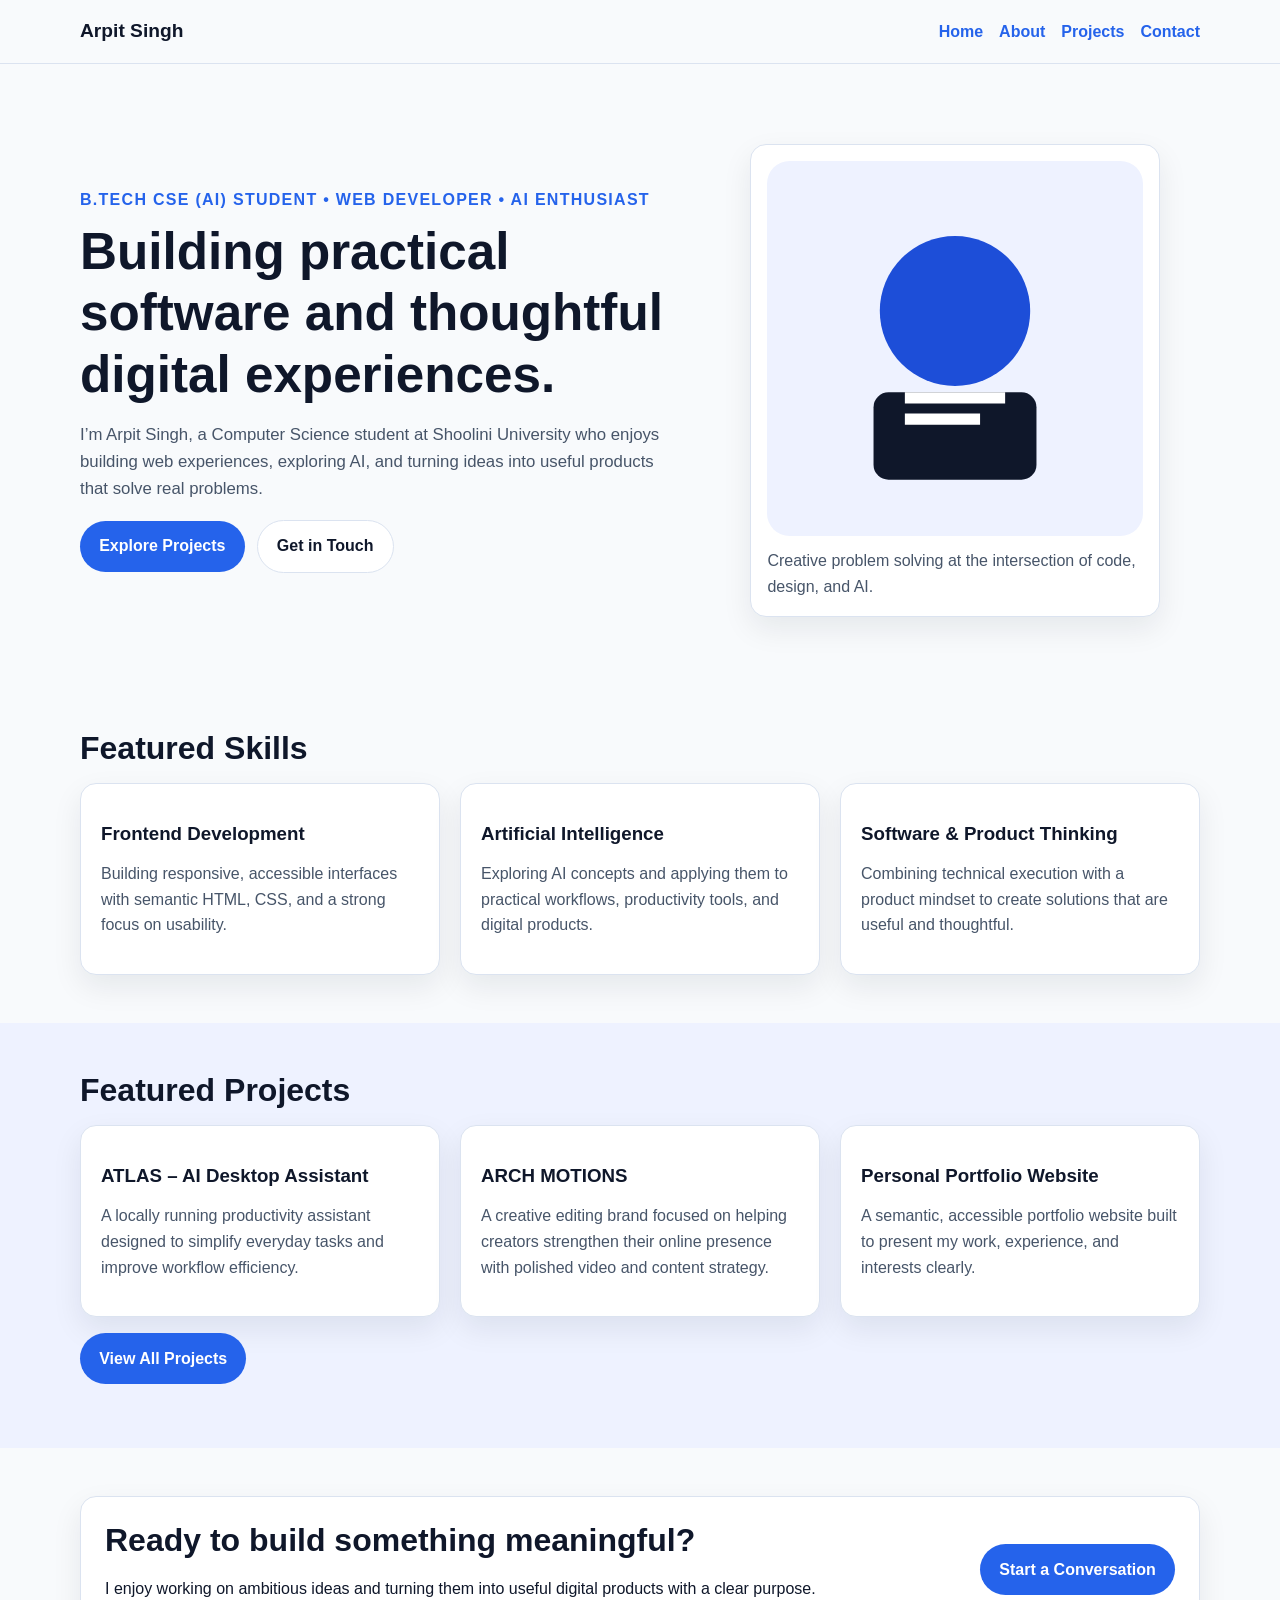
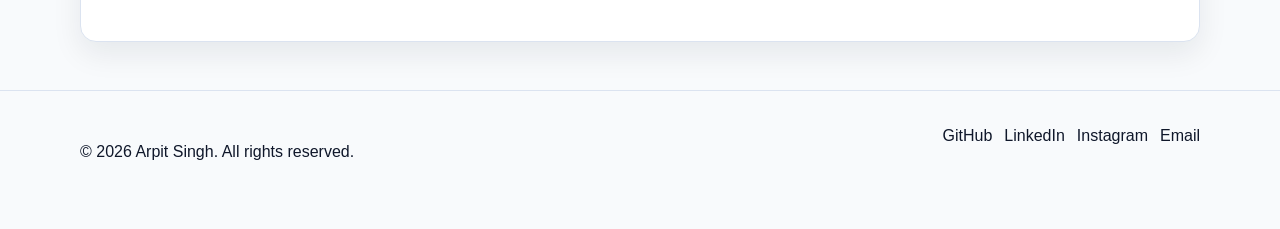
==== index.html @ fd63c963 "Move project to repository root" ====
<!DOCTYPE html>
<html lang="en">
  <head>
    <meta charset="UTF-8" />
    <meta name="viewport" content="width=device-width, initial-scale=1.0" />
    <meta name="description" content="Portfolio of Arpit Singh, a B.Tech Computer Science student focused on web development, AI, and building useful software." />
    <meta name="keywords" content="Arpit Singh, portfolio, web developer, AI enthusiast, Shoolini University, entrepreneurship" />
    <meta name="author" content="Arpit Singh" />
    <meta property="og:title" content="Arpit Singh | Portfolio" />
    <meta property="og:description" content="Explore the work, skills, and projects of Arpit Singh." />
    <meta property="og:type" content="website" />
    <!-- TODO: Replace with your final GitHub Pages URL. -->
    <meta property="og:url" content="#" />
    <meta name="twitter:card" content="summary_large_image" />
    <meta name="twitter:title" content="Arpit Singh | Portfolio" />
    <meta name="twitter:description" content="Portfolio showcasing the work of Arpit Singh." />
    <meta property="og:image" content="images/portfolio-preview.svg" />
    <meta name="twitter:image" content="images/portfolio-preview.svg" />
    <meta name="robots" content="index,follow" />
    <meta name="theme-color" content="#2563eb" />
    <!-- TODO: Replace with your final GitHub Pages URL. -->
    <link rel="canonical" href="#" />
    <link rel="icon" href="data:image/svg+xml,%3Csvg xmlns='http://www.w3.org/2000/svg' viewBox='0 0 64 64'%3E%3Crect width='64' height='64' rx='12' fill='%230f172a'/%3E%3Cpath d='M20 18h24v8H20zM20 30h14v8H20zM20 42h20v8H20z' fill='%23ffffff'/%3E%3C/svg%3E" />
    <title>Arpit Singh | Portfolio</title>
    <link rel="stylesheet" href="css/style.css" />
  </head>
  <body>
    <a class="skip-link" href="#main-content">Skip to content</a>

    <header class="site-header">
      <div class="container">
        <a class="brand" href="index.html" aria-label="Arpit Singh home">Arpit Singh</a>
        <nav aria-label="Primary Navigation">
          <ul class="nav-list">
            <li><a href="index.html" aria-current="page">Home</a></li>
            <li><a href="about.html">About</a></li>
            <li><a href="projects.html">Projects</a></li>
            <li><a href="contact.html">Contact</a></li>
          </ul>
        </nav>
      </div>
    </header>

    <main id="main-content" tabindex="-1">
      <section class="hero" aria-labelledby="hero-title" aria-describedby="hero-intro">
        <div class="container hero-grid">
          <div>
            <p class="eyebrow">B.Tech CSE (AI) Student • Web Developer • AI Enthusiast</p>
            <h1 id="hero-title">Building practical software and thoughtful digital experiences.</h1>
            <p class="lead" id="hero-intro">
              I’m Arpit Singh, a Computer Science student at Shoolini University who enjoys building web experiences,
              exploring AI, and turning ideas into useful products that solve real problems.
            </p>
            <div class="hero-actions" role="group" aria-label="Primary actions">
              <a class="button button-primary" href="projects.html">Explore Projects</a>
              <a class="button button-secondary" href="contact.html">Get in Touch</a>
            </div>
          </div>
          <figure class="hero-figure">
            <img src="data:image/svg+xml,%3Csvg xmlns='http://www.w3.org/2000/svg' viewBox='0 0 600 600'%3E%3Crect width='600' height='600' rx='36' fill='%23eef2ff'/%3E%3Ccircle cx='300' cy='240' r='120' fill='%231d4ed8'/%3E%3Crect x='170' y='370' width='260' height='140' rx='24' fill='%230f172a'/%3E%3Cpath d='M220 370h160v18H220zM220 404h120v18H220z' fill='%23ffffff'/%3E%3C/svg%3E" alt="Illustration representing Arpit Singh as a web developer and AI enthusiast" />
            <figcaption>Creative problem solving at the intersection of code, design, and AI.</figcaption>
          </figure>
        </div>
      </section>

      <section class="section" aria-labelledby="skills-title">
        <div class="container">
          <h2 id="skills-title">Featured Skills</h2>
          <div class="card-grid">
            <article class="card">
              <h3>Frontend Development</h3>
              <p>Building responsive, accessible interfaces with semantic HTML, CSS, and a strong focus on usability.</p>
            </article>
            <article class="card">
              <h3>Artificial Intelligence</h3>
              <p>Exploring AI concepts and applying them to practical workflows, productivity tools, and digital products.</p>
            </article>
            <article class="card">
              <h3>Software & Product Thinking</h3>
              <p>Combining technical execution with a product mindset to create solutions that are useful and thoughtful.</p>
            </article>
          </div>
        </div>
      </section>

      <section class="section alt-section" aria-labelledby="projects-title">
        <div class="container">
          <h2 id="projects-title">Featured Projects</h2>
          <div class="card-grid">
            <article class="card">
              <h3>ATLAS – AI Desktop Assistant</h3>
              <p>A locally running productivity assistant designed to simplify everyday tasks and improve workflow efficiency.</p>
            </article>
            <article class="card">
              <h3>ARCH MOTIONS</h3>
              <p>A creative editing brand focused on helping creators strengthen their online presence with polished video and content strategy.</p>
            </article>
            <article class="card">
              <h3>Personal Portfolio Website</h3>
              <p>A semantic, accessible portfolio website built to present my work, experience, and interests clearly.</p>
            </article>
          </div>
          <p class="section-cta">
            <a class="button button-primary" href="projects.html">View All Projects</a>
          </p>
        </div>
      </section>

      <section class="section" aria-labelledby="cta-title">
        <div class="container cta-box">
          <div>
            <h2 id="cta-title">Ready to build something meaningful?</h2>
            <p>I enjoy working on ambitious ideas and turning them into useful digital products with a clear purpose.</p>
          </div>
          <a class="button button-primary" href="contact.html">Start a Conversation</a>
        </div>
      </section>
    </main>

    <footer class="site-footer">
      <div class="container footer-content">
        <p>© <time datetime="2026">2026</time> Arpit Singh. All rights reserved.</p>
        <nav aria-label="Social links">
          <ul class="footer-links">
            <li><!-- TODO: Insert your GitHub profile link. --><span>GitHub</span></li>
            <li><!-- TODO: Insert your LinkedIn profile link. --><span>LinkedIn</span></li>
            <li><!-- TODO: Insert your Instagram profile link. --><span>Instagram</span></li>
            <li><!-- TODO: Insert your real email address. --><span>Email</span></li>
          </ul>
        </nav>
      </div>
    </footer>
  </body>
</html>
---- css/style.css ----
:root {
  --color-bg: #f8fafc;
  --color-surface: #ffffff;
  --color-text: #0f172a;
  --color-muted: #475569;
  --color-primary: #2563eb;
  --color-primary-dark: #1d4ed8;
  --color-border: #dbe3f0;
  --shadow: 0 12px 30px rgba(15, 23, 42, 0.08);
  --radius: 16px;
  --max-width: 1120px;
}

* {
  box-sizing: border-box;
}

html {
  scroll-behavior: smooth;
}

body {
  margin: 0;
  font-family: Arial, Helvetica, sans-serif;
  line-height: 1.6;
  color: var(--color-text);
  background: var(--color-bg);
}

a {
  color: var(--color-primary);
  text-decoration: none;
}

a:hover,
a:focus-visible {
  color: var(--color-primary-dark);
}

img {
  max-width: 100%;
  height: auto;
  display: block;
}

.skip-link {
  position: absolute;
  left: -9999px;
  top: 0;
  background: var(--color-text);
  color: #fff;
  padding: 0.75rem 1rem;
  z-index: 1000;
}

.skip-link:focus {
  left: 1rem;
  top: 1rem;
}

:focus-visible {
  outline: 3px solid var(--color-primary);
  outline-offset: 3px;
}

.container {
  width: min(100% - 2rem, var(--max-width));
  margin: 0 auto;
}

.site-header {
  position: sticky;
  top: 0;
  z-index: 100;
  background: rgba(248, 250, 252, 0.95);
  backdrop-filter: blur(8px);
  border-bottom: 1px solid var(--color-border);
}

.site-header .container {
  display: flex;
  align-items: center;
  justify-content: space-between;
  padding: 1rem 0;
}

.brand {
  font-size: 1.2rem;
  font-weight: 700;
  color: var(--color-text);
}

.nav-list {
  display: flex;
  flex-wrap: wrap;
  gap: 1rem;
  list-style: none;
  padding: 0;
  margin: 0;
}

.nav-list a {
  font-weight: 600;
}

.hero {
  padding: 4rem 0 3rem;
}

.hero-grid {
  display: grid;
  gap: 2rem;
  align-items: center;
}

.eyebrow {
  margin: 0 0 0.5rem;
  font-weight: 700;
  letter-spacing: 0.08em;
  text-transform: uppercase;
  color: var(--color-primary);
}

h1,
h2,
h3 {
  line-height: 1.2;
}

h1 {
  font-size: clamp(2rem, 4vw, 3.2rem);
  margin: 0 0 1rem;
}

h2 {
  font-size: clamp(1.5rem, 3vw, 2rem);
  margin: 0 0 1rem;
}

h3 {
  margin-bottom: 0.5rem;
}

.lead {
  font-size: 1.05rem;
  color: var(--color-muted);
  max-width: 65ch;
}

.hero-actions,
.section-cta,
.footer-links {
  display: flex;
  flex-wrap: wrap;
  gap: 0.75rem;
  align-items: center;
}

.button {
  display: inline-block;
  padding: 0.8rem 1.2rem;
  border-radius: 999px;
  font-weight: 700;
  transition: background-color 0.2s ease;
}

.button-primary {
  background: var(--color-primary);
  color: #fff;
}

.button-primary:hover,
.button-primary:focus-visible {
  background: var(--color-primary-dark);
  color: #fff;
}

.button-secondary {
  border: 1px solid var(--color-border);
  color: var(--color-text);
  background: var(--color-surface);
}

.hero-figure,
.card,
.cta-box,
.timeline-item,
.contact-card,
.project-card,
.about-card {
  background: var(--color-surface);
  border: 1px solid var(--color-border);
  border-radius: var(--radius);
  box-shadow: var(--shadow);
}

.hero-figure {
  padding: 1rem;
}

.hero-figure figcaption {
  margin-top: 0.75rem;
  color: var(--color-muted);
}

.section {
  padding: 3rem 0;
}

.alt-section {
  background: #eef2ff;
}

.card-grid,
.timeline-list,
.project-grid,
.about-grid,
.form-grid {
  display: grid;
  gap: 1.25rem;
}

.card,
.project-card,
.about-card,
.timeline-item,
.contact-card {
  padding: 1.25rem;
}

.card p,
.project-card p,
.about-card p,
.timeline-item p,
.contact-card p {
  color: var(--color-muted);
}

.cta-box {
  display: flex;
  flex-wrap: wrap;
  justify-content: space-between;
  align-items: center;
  gap: 1rem;
  padding: 1.5rem;
}

.site-footer {
  padding: 2rem 0 3rem;
  border-top: 1px solid var(--color-border);
}

.footer-content {
  display: flex;
  flex-wrap: wrap;
  justify-content: space-between;
  gap: 1rem;
}

.footer-links {
  list-style: none;
  padding: 0;
  margin: 0;
}

.page-intro {
  margin-bottom: 2rem;
}

.page-intro p {
  max-width: 70ch;
  color: var(--color-muted);
}

.info-list {
  padding-left: 1.2rem;
  color: var(--color-muted);
}

.timeline-list {
  margin-top: 1rem;
}

.timeline-item strong {
  display: block;
  margin-bottom: 0.35rem;
}

.project-grid {
  grid-template-columns: repeat(2, minmax(0, 1fr));
}

.project-card .project-actions {
  display: flex;
  flex-wrap: wrap;
  gap: 0.75rem;
  margin-top: 1rem;
}

.badge-list {
  display: flex;
  flex-wrap: wrap;
  gap: 0.5rem;
  padding: 0;
  margin: 0 0 0.75rem;
  list-style: none;
}

.badge-list li {
  background: #e0e7ff;
  color: #1e3a8a;
  border-radius: 999px;
  padding: 0.3rem 0.7rem;
  font-size: 0.9rem;
}

.contact-layout {
  display: grid;
  gap: 1.5rem;
  grid-template-columns: 1.1fr 0.9fr;
}

form {
  display: grid;
  gap: 1rem;
}

label,
legend {
  font-weight: 700;
}

input,
textarea,
select {
  width: 100%;
  padding: 0.8rem 0.9rem;
  border: 1px solid var(--color-border);
  border-radius: 10px;
  font: inherit;
  background: #fff;
}

input:focus-visible,
textarea:focus-visible,
select:focus-visible {
  border-color: var(--color-primary);
}

fieldset {
  border: 1px solid var(--color-border);
  border-radius: 12px;
  padding: 1rem;
  margin: 0;
}

legend {
  padding: 0 0.4rem;
}

button {
  border: none;
  cursor: pointer;
  font: inherit;
}

.form-actions {
  display: flex;
  flex-wrap: wrap;
  gap: 0.75rem;
}

address {
  font-style: normal;
  line-height: 1.8;
}

@media (max-width: 768px) {
  .site-header .container,
  .footer-content,
  .cta-box,
  .contact-layout {
    display: block;
  }

  .site-header .container {
    padding-bottom: 1rem;
  }

  .nav-list {
    margin-top: 0.75rem;
  }

  .project-grid {
    grid-template-columns: 1fr;
  }
}

@media (min-width: 768px) {
  .hero-grid {
    grid-template-columns: 1.1fr 0.9fr;
  }

  .card-grid,
  .about-grid {
    grid-template-columns: repeat(3, minmax(0, 1fr));
  }
}
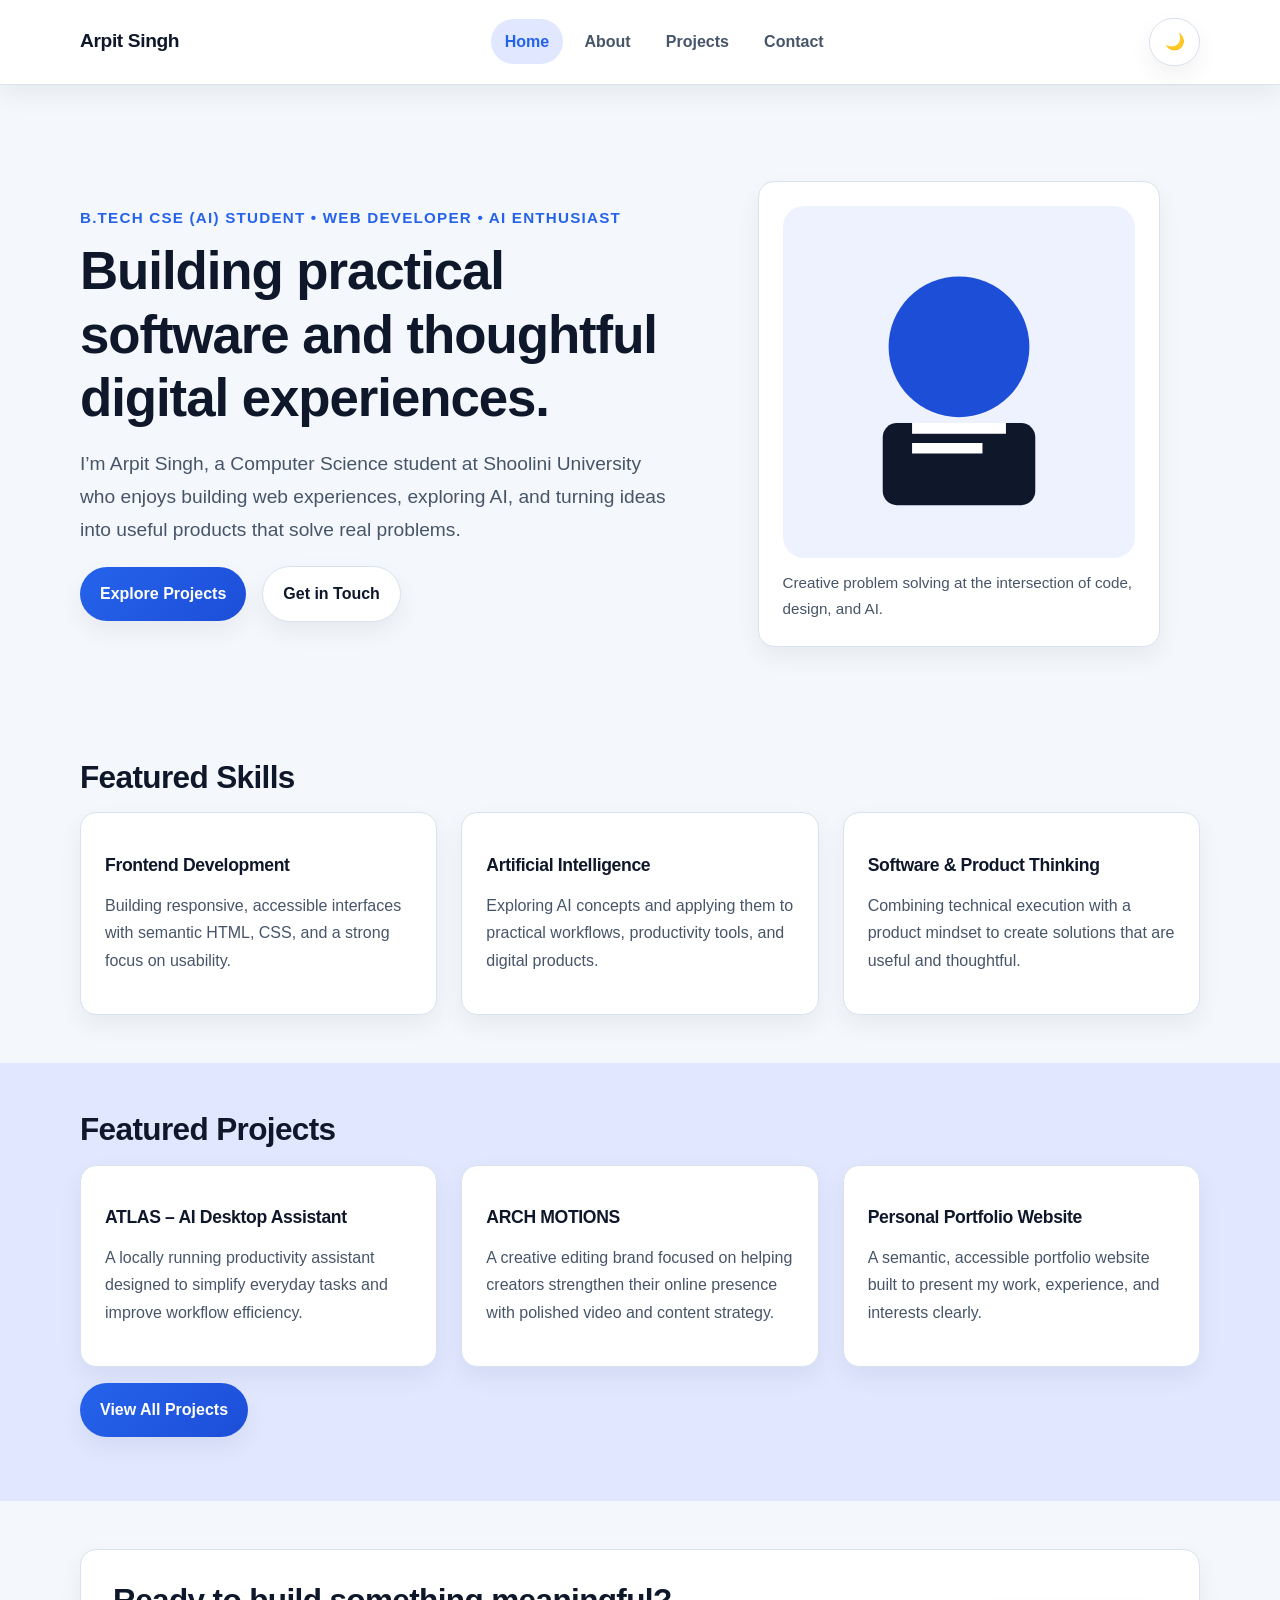
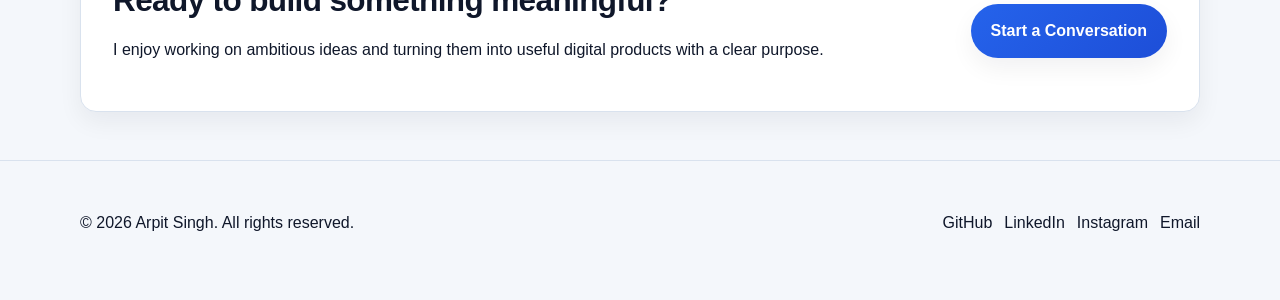
==== commit f309df24: "Task 2: Advanced CSS3 & responsive architecture" ====
--- a/index.html
+++ b/index.html
@@ -130,5 +130,6 @@
         </nav>
       </div>
     </footer>
+    <script src="script.js"></script>
   </body>
 </html>
--- a/css/style.css
+++ b/css/style.css
@@ -1,14 +1,59 @@
 :root {
-  --color-bg: #f8fafc;
+  --color-bg: #f4f7fb;
   --color-surface: #ffffff;
   --color-text: #0f172a;
   --color-muted: #475569;
   --color-primary: #2563eb;
   --color-primary-dark: #1d4ed8;
-  --color-border: #dbe3f0;
-  --shadow: 0 12px 30px rgba(15, 23, 42, 0.08);
-  --radius: 16px;
+  --color-accent: #e0e7ff;
+  --color-border: #d9e2ee;
+  --shadow-sm: 0 10px 24px rgba(15, 23, 42, 0.06);
+  --shadow-md: 0 16px 40px rgba(15, 23, 42, 0.1);
+  --radius-sm: 0.75rem;
+  --radius-md: 1rem;
+  --radius-pill: 999px;
+  --space-1: 0.5rem;
+  --space-2: 0.75rem;
+  --space-3: 1rem;
+  --space-4: 1.5rem;
+  --space-5: 2rem;
+  --space-6: 3rem;
+  --space-7: 4rem;
   --max-width: 1120px;
+  --font-sans: "Segoe UI", Roboto, Arial, sans-serif;
+  --font-size-sm: clamp(0.9rem, 0.85rem + 0.15vw, 0.95rem);
+  --font-size-base: clamp(1rem, 0.95rem + 0.2vw, 1.05rem);
+  --font-size-lg: clamp(1.05rem, 1rem + 0.25vw, 1.2rem);
+  --font-size-xl: clamp(1.75rem, 1.5rem + 1vw, 2.5rem);
+  --font-size-2xl: clamp(2.25rem, 1.7rem + 2.2vw, 3.3rem);
+}
+
+:root[data-theme="dark"] {
+  --color-bg: #0f172a;
+  --color-surface: #111c33;
+  --color-text: #f8fafc;
+  --color-muted: #cbd5e1;
+  --color-primary: #60a5fa;
+  --color-primary-dark: #93c5fd;
+  --color-accent: #172554;
+  --color-border: #243244;
+  --shadow-sm: 0 10px 24px rgba(2, 8, 23, 0.35);
+  --shadow-md: 0 18px 48px rgba(2, 8, 23, 0.45);
+}
+
+@media (prefers-color-scheme: dark) {
+  :root:not([data-theme="light"]) {
+    --color-bg: #0f172a;
+    --color-surface: #111c33;
+    --color-text: #f8fafc;
+    --color-muted: #cbd5e1;
+    --color-primary: #60a5fa;
+    --color-primary-dark: #93c5fd;
+    --color-accent: #172554;
+    --color-border: #243244;
+    --shadow-sm: 0 10px 24px rgba(2, 8, 23, 0.35);
+    --shadow-md: 0 18px 48px rgba(2, 8, 23, 0.45);
+  }
 }
 
 * {
@@ -21,15 +66,18 @@
 
 body {
   margin: 0;
-  font-family: Arial, Helvetica, sans-serif;
-  line-height: 1.6;
+  font-family: var(--font-sans);
+  line-height: 1.7;
   color: var(--color-text);
   background: var(--color-bg);
+  min-height: 100vh;
+  transition: background-color 0.3s ease, color 0.3s ease, border-color 0.3s ease, box-shadow 0.3s ease;
 }
 
 a {
   color: var(--color-primary);
   text-decoration: none;
+  transition: color 0.2s ease, background-color 0.2s ease, border-color 0.2s ease, transform 0.2s ease;
 }
 
 a:hover,
@@ -51,6 +99,7 @@
   color: #fff;
   padding: 0.75rem 1rem;
   z-index: 1000;
+  border-radius: var(--radius-sm);
 }
 
 .skip-link:focus {
@@ -72,45 +121,98 @@
   position: sticky;
   top: 0;
   z-index: 100;
-  background: rgba(248, 250, 252, 0.95);
-  backdrop-filter: blur(8px);
+  background: var(--color-surface);
+  backdrop-filter: blur(10px);
   border-bottom: 1px solid var(--color-border);
+  box-shadow: var(--shadow-sm);
 }
 
 .site-header .container {
   display: flex;
   align-items: center;
   justify-content: space-between;
+  gap: 1rem;
   padding: 1rem 0;
+  flex-wrap: wrap;
 }
 
 .brand {
   font-size: 1.2rem;
   font-weight: 700;
   color: var(--color-text);
+  letter-spacing: -0.02em;
 }
 
 .nav-list {
   display: flex;
   flex-wrap: wrap;
-  gap: 1rem;
+  gap: 0.5rem;
   list-style: none;
   padding: 0;
   margin: 0;
 }
 
 .nav-list a {
+  display: inline-flex;
+  align-items: center;
+  justify-content: center;
+  padding: 0.55rem 0.85rem;
+  border-radius: var(--radius-pill);
   font-weight: 600;
+  color: var(--color-muted);
+}
+
+.nav-list a:hover,
+.nav-list a:focus-visible,
+.nav-list a[aria-current="page"] {
+  background: var(--color-accent);
+  color: var(--color-primary);
+}
+
+.theme-toggle {
+  display: inline-flex;
+  align-items: center;
+  justify-content: center;
+  gap: 0.4rem;
+  padding: 0.6rem 0.9rem;
+  border: 1px solid var(--color-border);
+  border-radius: var(--radius-pill);
+  background: var(--color-surface);
+  color: var(--color-text);
+  font-weight: 600;
+  box-shadow: var(--shadow-sm);
+  cursor: pointer;
+  transition: transform 0.2s ease, box-shadow 0.2s ease, border-color 0.2s ease;
+}
+
+.theme-toggle:hover,
+.theme-toggle:focus-visible {
+  transform: translateY(-1px);
+  border-color: var(--color-primary);
+  box-shadow: var(--shadow-md);
+}
+
+.sr-only {
+  position: absolute;
+  width: 1px;
+  height: 1px;
+  padding: 0;
+  margin: -1px;
+  overflow: hidden;
+  clip: rect(0, 0, 0, 0);
+  white-space: nowrap;
+  border: 0;
 }
 
 .hero {
-  padding: 4rem 0 3rem;
+  padding: var(--space-7) 0 var(--space-6);
 }
 
 .hero-grid {
   display: grid;
-  gap: 2rem;
-  align-items: center;
+  gap: var(--space-5);
+  align-items: center;
+  grid-template-columns: 1fr;
 }
 
 .eyebrow {
@@ -119,37 +221,41 @@
   letter-spacing: 0.08em;
   text-transform: uppercase;
   color: var(--color-primary);
+  font-size: var(--font-size-sm);
 }
 
 h1,
 h2,
 h3 {
   line-height: 1.2;
+  letter-spacing: -0.02em;
 }
 
 h1 {
-  font-size: clamp(2rem, 4vw, 3.2rem);
+  font-size: var(--font-size-2xl);
   margin: 0 0 1rem;
 }
 
 h2 {
-  font-size: clamp(1.5rem, 3vw, 2rem);
+  font-size: clamp(1.45rem, 1.25rem + 0.9vw, 2rem);
   margin: 0 0 1rem;
 }
 
 h3 {
   margin-bottom: 0.5rem;
+  font-size: 1.1rem;
 }
 
 .lead {
-  font-size: 1.05rem;
+  font-size: var(--font-size-lg);
   color: var(--color-muted);
   max-width: 65ch;
 }
 
 .hero-actions,
 .section-cta,
-.footer-links {
+.footer-links,
+.form-actions {
   display: flex;
   flex-wrap: wrap;
   gap: 0.75rem;
@@ -157,21 +263,30 @@
 }
 
 .button {
-  display: inline-block;
-  padding: 0.8rem 1.2rem;
-  border-radius: 999px;
+  display: inline-flex;
+  align-items: center;
+  justify-content: center;
+  padding: 0.85rem 1.25rem;
+  border-radius: var(--radius-pill);
   font-weight: 700;
-  transition: background-color 0.2s ease;
+  transition: transform 0.2s ease, box-shadow 0.2s ease, background-color 0.2s ease, color 0.2s ease;
+  box-shadow: var(--shadow-sm);
+}
+
+.button:hover,
+.button:focus-visible {
+  transform: translateY(-1px);
+  box-shadow: var(--shadow-md);
 }
 
 .button-primary {
-  background: var(--color-primary);
+  background: linear-gradient(135deg, var(--color-primary), var(--color-primary-dark));
   color: #fff;
 }
 
 .button-primary:hover,
 .button-primary:focus-visible {
-  background: var(--color-primary-dark);
+  background: linear-gradient(135deg, var(--color-primary-dark), var(--color-primary));
   color: #fff;
 }
 
@@ -190,25 +305,39 @@
 .about-card {
   background: var(--color-surface);
   border: 1px solid var(--color-border);
-  border-radius: var(--radius);
-  box-shadow: var(--shadow);
+  border-radius: var(--radius-md);
+  box-shadow: var(--shadow-sm);
+  transition: transform 0.2s ease, box-shadow 0.2s ease, border-color 0.2s ease, background-color 0.2s ease;
+}
+
+.hero-figure:hover,
+.card:hover,
+.cta-box:hover,
+.timeline-item:hover,
+.contact-card:hover,
+.project-card:hover,
+.about-card:hover {
+  transform: translateY(-3px);
+  box-shadow: var(--shadow-md);
+  border-color: var(--color-primary);
 }
 
 .hero-figure {
-  padding: 1rem;
+  padding: var(--space-4);
 }
 
 .hero-figure figcaption {
   margin-top: 0.75rem;
   color: var(--color-muted);
+  font-size: var(--font-size-sm);
 }
 
 .section {
-  padding: 3rem 0;
+  padding: var(--space-6) 0;
 }
 
 .alt-section {
-  background: #eef2ff;
+  background: var(--color-accent);
 }
 
 .card-grid,
@@ -217,7 +346,7 @@
 .about-grid,
 .form-grid {
   display: grid;
-  gap: 1.25rem;
+  gap: var(--space-4);
 }
 
 .card,
@@ -225,7 +354,7 @@
 .about-card,
 .timeline-item,
 .contact-card {
-  padding: 1.25rem;
+  padding: var(--space-4);
 }
 
 .card p,
@@ -241,12 +370,12 @@
   flex-wrap: wrap;
   justify-content: space-between;
   align-items: center;
-  gap: 1rem;
-  padding: 1.5rem;
+  gap: var(--space-4);
+  padding: var(--space-5);
 }
 
 .site-footer {
-  padding: 2rem 0 3rem;
+  padding: var(--space-5) 0 var(--space-6);
   border-top: 1px solid var(--color-border);
 }
 
@@ -254,7 +383,8 @@
   display: flex;
   flex-wrap: wrap;
   justify-content: space-between;
-  gap: 1rem;
+  gap: var(--space-3);
+  align-items: center;
 }
 
 .footer-links {
@@ -264,7 +394,7 @@
 }
 
 .page-intro {
-  margin-bottom: 2rem;
+  margin-bottom: var(--space-5);
 }
 
 .page-intro p {
@@ -278,23 +408,24 @@
 }
 
 .timeline-list {
-  margin-top: 1rem;
+  margin-top: var(--space-3);
 }
 
 .timeline-item strong {
   display: block;
   margin-bottom: 0.35rem;
+  color: var(--color-text);
 }
 
 .project-grid {
-  grid-template-columns: repeat(2, minmax(0, 1fr));
+  grid-template-columns: 1fr;
 }
 
 .project-card .project-actions {
   display: flex;
   flex-wrap: wrap;
   gap: 0.75rem;
-  margin-top: 1rem;
+  margin-top: var(--space-3);
 }
 
 .badge-list {
@@ -302,27 +433,27 @@
   flex-wrap: wrap;
   gap: 0.5rem;
   padding: 0;
-  margin: 0 0 0.75rem;
+  margin: 0 0 0.9rem;
   list-style: none;
 }
 
 .badge-list li {
-  background: #e0e7ff;
-  color: #1e3a8a;
-  border-radius: 999px;
+  background: var(--color-accent);
+  color: var(--color-primary);
+  border-radius: var(--radius-pill);
   padding: 0.3rem 0.7rem;
   font-size: 0.9rem;
 }
 
 .contact-layout {
   display: grid;
-  gap: 1.5rem;
-  grid-template-columns: 1.1fr 0.9fr;
+  gap: var(--space-4);
+  grid-template-columns: 1fr;
 }
 
 form {
   display: grid;
-  gap: 1rem;
+  gap: var(--space-3);
 }
 
 label,
@@ -338,13 +469,16 @@
   border: 1px solid var(--color-border);
   border-radius: 10px;
   font: inherit;
-  background: #fff;
+  background: var(--color-surface);
+  color: var(--color-text);
+  transition: border-color 0.2s ease, box-shadow 0.2s ease;
 }
 
 input:focus-visible,
 textarea:focus-visible,
 select:focus-visible {
   border-color: var(--color-primary);
+  box-shadow: 0 0 0 3px rgba(37, 99, 235, 0.18);
 }
 
 fieldset {
@@ -364,45 +498,68 @@
   font: inherit;
 }
 
-.form-actions {
-  display: flex;
-  flex-wrap: wrap;
-  gap: 0.75rem;
-}
-
 address {
   font-style: normal;
   line-height: 1.8;
 }
 
-@media (max-width: 768px) {
-  .site-header .container,
-  .footer-content,
-  .cta-box,
-  .contact-layout {
-    display: block;
-  }
-
+@media (min-width: 480px) {
   .site-header .container {
-    padding-bottom: 1rem;
-  }
-
-  .nav-list {
-    margin-top: 0.75rem;
-  }
-
-  .project-grid {
-    grid-template-columns: 1fr;
+    padding: 1.1rem 0;
+  }
+
+  .hero-actions {
+    gap: 1rem;
   }
 }
 
 @media (min-width: 768px) {
   .hero-grid {
     grid-template-columns: 1.1fr 0.9fr;
+    gap: var(--space-6);
   }
 
   .card-grid,
   .about-grid {
     grid-template-columns: repeat(3, minmax(0, 1fr));
   }
-}
+
+  .project-grid {
+    grid-template-columns: repeat(2, minmax(0, 1fr));
+  }
+
+  .contact-layout {
+    grid-template-columns: 1.1fr 0.9fr;
+  }
+}
+
+@media (min-width: 1024px) {
+  .container {
+    width: min(100% - 3rem, var(--max-width));
+  }
+
+  .hero {
+    padding-top: 5rem;
+  }
+
+  .project-grid {
+    grid-template-columns: repeat(3, minmax(0, 1fr));
+  }
+}
+
+@media (min-width: 1440px) {
+  .container {
+    width: min(100% - 4rem, 1280px);
+  }
+}
+
+@media (prefers-reduced-motion: reduce) {
+  *,
+  *::before,
+  *::after {
+    animation-duration: 0.01ms !important;
+    animation-iteration-count: 1 !important;
+    transition-duration: 0.01ms !important;
+    scroll-behavior: auto !important;
+  }
+}
